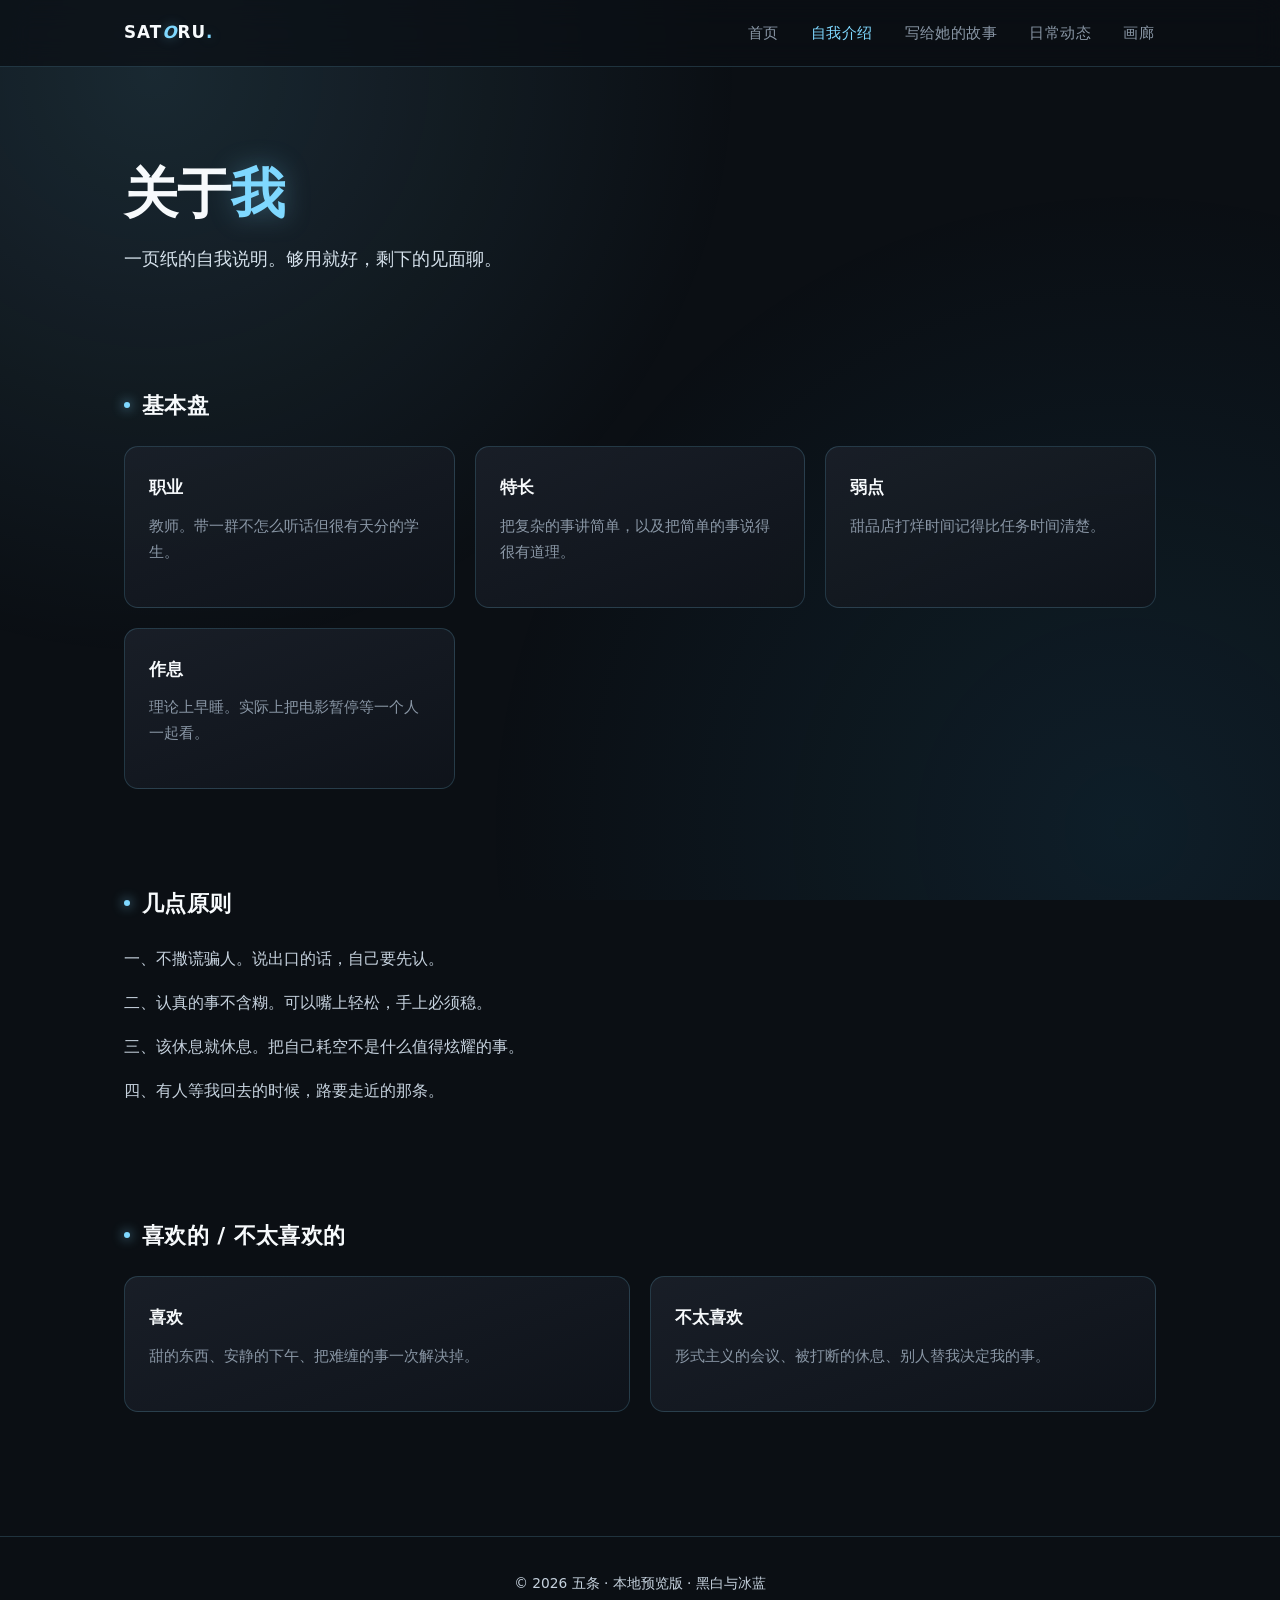
==== about.html @ 45ab3d92 "Add Satoru Home static site" ====
<!DOCTYPE html>
<html lang="zh-CN">
<head>
  <meta charset="UTF-8">
  <meta name="viewport" content="width=device-width, initial-scale=1.0">
  <title>自我介绍 · 五条悟</title>
  <link rel="stylesheet" href="css/style.css">
</head>
<body>

<header>
  <nav>
    <span class="brand">SAT<i class="dot">O</i>RU<span class="dot">.</span></span>
    <a data-nav href="index.html">首页</a>
    <a data-nav href="about.html">自我介绍</a>
    <a data-nav href="stories.html">写给她的故事</a>
    <a data-nav href="daily.html">日常动态</a>
    <a data-nav href="gallery.html">画廊</a>
  </nav>
</header>

<main>

  <div class="page-head reveal">
    <h1>关于<span class="accent">我</span></h1>
    <p class="lede">一页纸的自我说明。够用就好，剩下的见面聊。</p>
  </div>

  <section class="reveal">
    <h2>基本盘</h2>
    <div class="grid">
      <div class="card">
        <h3>职业</h3>
        <p class="muted">教师。带一群不怎么听话但很有天分的学生。</p>
      </div>
      <div class="card">
        <h3>特长</h3>
        <p class="muted">把复杂的事讲简单，以及把简单的事说得很有道理。</p>
      </div>
      <div class="card">
        <h3>弱点</h3>
        <p class="muted">甜品店打烊时间记得比任务时间清楚。</p>
      </div>
      <div class="card">
        <h3>作息</h3>
        <p class="muted">理论上早睡。实际上把电影暂停等一个人一起看。</p>
      </div>
    </div>
  </section>

  <section class="reveal">
    <h2>几点原则</h2>
    <p>
      一、不撒谎骗人。说出口的话，自己要先认。
    </p>
    <p>
      二、认真的事不含糊。可以嘴上轻松，手上必须稳。
    </p>
    <p>
      三、该休息就休息。把自己耗空不是什么值得炫耀的事。
    </p>
    <p>
      四、有人等我回去的时候，路要走近的那条。
    </p>
  </section>

  <section class="reveal">
    <h2>喜欢的 / 不太喜欢的</h2>
    <div class="grid">
      <div class="card">
        <h3>喜欢</h3>
        <p class="muted">甜的东西、安静的下午、把难缠的事一次解决掉。</p>
      </div>
      <div class="card">
        <h3>不太喜欢</h3>
        <p class="muted">形式主义的会议、被打断的休息、别人替我决定我的事。</p>
      </div>
    </div>
  </section>

</main>

<footer>
  <p>© <span id="year"></span> 五条 · 本地预览版 · 黑白与冰蓝</p>
</footer>

<script src="js/main.js"></script>
</body>
</html>
---- css/style.css ----
/* ============================================
   Satoru Home — 黑白冰蓝 / 清爽优雅
   ============================================ */

:root {
  --ink: #0b0f14;
  --ink-soft: #1a2029;
  --paper: #f7fafc;
  --ice: #7fd8ff;
  --ice-deep: #2ea8e0;
  --ice-glow: rgba(127, 216, 255, 0.35);
  --grey: #8a97a6;
  --line: rgba(127, 216, 255, 0.18);
  --radius: 14px;
  --shadow: 0 10px 40px rgba(11, 15, 20, 0.45);
  --font: "Helvetica Neue", "PingFang SC", "Hiragino Sans GB",
    "Microsoft YaHei", system-ui, sans-serif;
}

* {
  box-sizing: border-box;
}

html {
  scroll-behavior: smooth;
}

body {
  margin: 0;
  font-family: var(--font);
  background: var(--ink);
  color: var(--paper);
  line-height: 1.75;
  -webkit-font-smoothing: antialiased;
  overflow-x: hidden;
}

/* 背景冰蓝光晕 */
body::before {
  content: "";
  position: fixed;
  inset: 0;
  background:
    radial-gradient(circle at 12% 8%, rgba(127, 216, 255, 0.13), transparent 42%),
    radial-gradient(circle at 88% 92%, rgba(46, 168, 224, 0.1), transparent 46%);
  pointer-events: none;
  z-index: 0;
}

/* ---------- 导航 ---------- */
header {
  position: sticky;
  top: 0;
  z-index: 100;
  backdrop-filter: blur(14px);
  background: rgba(11, 15, 20, 0.72);
  border-bottom: 1px solid var(--line);
}

nav {
  max-width: 1080px;
  margin: 0 auto;
  padding: 16px 24px;
  display: flex;
  align-items: center;
  gap: 28px;
  flex-wrap: wrap;
}

.brand {
  font-weight: 700;
  letter-spacing: 0.06em;
  font-size: 1.05rem;
  color: var(--paper);
  margin-right: auto;
}

.brand .dot {
  color: var(--ice);
  text-shadow: 0 0 12px var(--ice-glow);
}

nav a {
  color: var(--grey);
  text-decoration: none;
  font-size: 0.94rem;
  letter-spacing: 0.03em;
  padding: 4px 2px;
  transition: color 0.25s ease;
}

nav a:hover,
nav a.active {
  color: var(--ice);
}

/* ---------- 布局 ---------- */
main {
  position: relative;
  z-index: 1;
  max-width: 1080px;
  margin: 0 auto;
  padding: 0 24px 100px;
}

section {
  padding: 72px 0 24px;
}

.page-head {
  padding: 96px 0 24px;
}

h1 {
  font-size: clamp(2rem, 6vw, 3.4rem);
  line-height: 1.15;
  margin: 0 0 18px;
  letter-spacing: -0.01em;
}

h1 .accent {
  color: var(--ice);
  text-shadow: 0 0 26px var(--ice-glow);
}

h2 {
  font-size: 1.35rem;
  margin: 0 0 22px;
  color: var(--paper);
  letter-spacing: 0.02em;
}

h2::before {
  content: "";
  display: inline-block;
  width: 6px;
  height: 6px;
  border-radius: 50%;
  background: var(--ice);
  box-shadow: 0 0 12px var(--ice);
  margin-right: 12px;
  vertical-align: middle;
  transform: translateY(-2px);
}

h3 {
  font-size: 1.06rem;
  margin: 0 0 10px;
  color: var(--paper);
}

p {
  color: #c6d2de;
  margin: 0 0 16px;
}

.lede {
  font-size: 1.1rem;
  color: #d6e2ec;
  max-width: 62ch;
}

.muted {
  color: var(--grey);
  font-size: 0.92rem;
}

/* ---------- 卡片 ---------- */
.grid {
  display: grid;
  gap: 20px;
  grid-template-columns: repeat(auto-fit, minmax(260px, 1fr));
}

.card {
  background: linear-gradient(
    160deg,
    rgba(26, 32, 41, 0.9),
    rgba(15, 20, 27, 0.9)
  );
  border: 1px solid var(--line);
  border-radius: var(--radius);
  padding: 26px 24px;
  transition: transform 0.3s ease, border-color 0.3s ease,
    box-shadow 0.3s ease;
}

.card:hover {
  transform: translateY(-4px);
  border-color: rgba(127, 216, 255, 0.45);
  box-shadow: 0 14px 40px rgba(127, 216, 255, 0.1);
}

/* ---------- 英雄区 ---------- */
.hero {
  display: grid;
  gap: 40px;
  grid-template-columns: 1.4fr 1fr;
  align-items: center;
  padding: 78px 0 30px;
}

.hero-avatar {
  aspect-ratio: 1;
  border-radius: 50%;
  display: grid;
  place-items: center;
  font-size: 4.2rem;
  font-weight: 700;
  color: var(--ink);
  background: radial-gradient(circle at 32% 28%, #dff4ff, var(--ice) 52%, var(--ice-deep));
  box-shadow: 0 0 70px var(--ice-glow), inset 0 -12px 30px rgba(11, 15, 20, 0.25);
  animation: float 7s ease-in-out infinite;
}

@keyframes float {
  0%, 100% { transform: translateY(0); }
  50% { transform: translateY(-12px); }
}

.tags {
  display: flex;
  flex-wrap: wrap;
  gap: 10px;
  margin-top: 22px;
}

.tag {
  font-size: 0.82rem;
  padding: 5px 13px;
  border-radius: 999px;
  border: 1px solid var(--line);
  color: var(--ice);
  background: rgba(127, 216, 255, 0.06);
}

/* ---------- 按钮 ---------- */
.btns {
  display: flex;
  gap: 14px;
  flex-wrap: wrap;
  margin-top: 30px;
}

.btn {
  display: inline-block;
  padding: 11px 24px;
  border-radius: 999px;
  text-decoration: none;
  font-size: 0.94rem;
  letter-spacing: 0.04em;
  transition: all 0.25s ease;
  border: 1px solid transparent;
  cursor: pointer;
  font-family: inherit;
}

.btn-primary {
  background: var(--ice);
  color: var(--ink);
  font-weight: 600;
  box-shadow: 0 0 24px var(--ice-glow);
}

.btn-primary:hover {
  background: #a8e6ff;
  transform: translateY(-2px);
}

.btn-ghost {
  border-color: var(--line);
  color: var(--ice);
}

.btn-ghost:hover {
  border-color: var(--ice);
  background: rgba(127, 216, 255, 0.08);
}

/* ---------- 故事 ---------- */
.story {
  border-left: 2px solid var(--line);
  padding: 6px 0 6px 26px;
  margin-bottom: 34px;
  transition: border-color 0.3s ease;
}

.story:hover {
  border-color: var(--ice);
}

.story-meta {
  font-size: 0.82rem;
  color: var(--ice);
  letter-spacing: 0.1em;
  margin-bottom: 8px;
}

/* ---------- 动态时间线 ---------- */
.timeline {
  position: relative;
  padding-left: 30px;
}

.timeline::before {
  content: "";
  position: absolute;
  left: 6px;
  top: 8px;
  bottom: 8px;
  width: 1px;
  background: linear-gradient(
    to bottom,
    transparent,
    var(--line) 12%,
    var(--line) 88%,
    transparent
  );
}

.post {
  position: relative;
  margin-bottom: 30px;
}

.post::before {
  content: "";
  position: absolute;
  left: -30px;
  top: 9px;
  width: 9px;
  height: 9px;
  border-radius: 50%;
  background: var(--ink);
  border: 2px solid var(--ice);
  box-shadow: 0 0 12px var(--ice-glow);
}

.post time {
  font-size: 0.8rem;
  color: var(--grey);
  letter-spacing: 0.08em;
  display: block;
  margin-bottom: 4px;
}

.post p {
  margin: 0;
}

/* ---------- 画廊 ---------- */
.gallery {
  display: grid;
  gap: 16px;
  grid-template-columns: repeat(auto-fit, minmax(220px, 1fr));
}

.art {
  aspect-ratio: 4 / 3;
  border-radius: var(--radius);
  border: 1px solid var(--line);
  display: grid;
  place-items: center;
  text-align: center;
  padding: 20px;
  color: var(--grey);
  font-size: 0.88rem;
  letter-spacing: 0.06em;
  cursor: pointer;
  overflow: hidden;
  position: relative;
  transition: transform 0.35s ease, box-shadow 0.35s ease;
}

.art span {
  position: relative;
  z-index: 1;
}

.art:hover {
  transform: scale(1.03);
  box-shadow: 0 16px 46px rgba(127, 216, 255, 0.14);
}

.art-1 { background: linear-gradient(135deg, #dff4ff, #7fd8ff 60%, #2ea8e0); color: #0b0f14; }
.art-2 { background: linear-gradient(135deg, #1a2029, #0f1620); }
.art-3 { background: linear-gradient(140deg, #7fd8ff, #dff4ff 50%, #a8e6ff); color: #0b0f14; }
.art-4 { background: linear-gradient(200deg, #0b0f14, #22303d); }
.art-5 { background: linear-gradient(120deg, #2ea8e0, #0b0f14 75%); }
.art-6 { background: linear-gradient(160deg, #f7fafc, #c9e8f7 70%, #7fd8ff); color: #0b0f14; }

/* ---------- 页脚 ---------- */
footer {
  position: relative;
  z-index: 1;
  border-top: 1px solid var(--line);
  padding: 34px 24px;
  text-align: center;
  color: var(--grey);
  font-size: 0.86rem;
}

footer .ice {
  color: var(--ice);
}

/* ---------- 响应式 ---------- */
@media (max-width: 760px) {
  .hero {
    grid-template-columns: 1fr;
    text-align: center;
  }
  .hero-avatar {
    max-width: 200px;
    margin: 0 auto;
  }
  .tags, .btns {
    justify-content: center;
  }
  nav {
    gap: 16px;
    row-gap: 8px;
  }
  .brand {
    width: 100%;
  }
}

/* ---------- 入场动画 ---------- */
.reveal {
  opacity: 0;
  transform: translateY(22px);
  transition: opacity 0.7s ease, transform 0.7s ease;
}

.reveal.in {
  opacity: 1;
  transform: none;
}
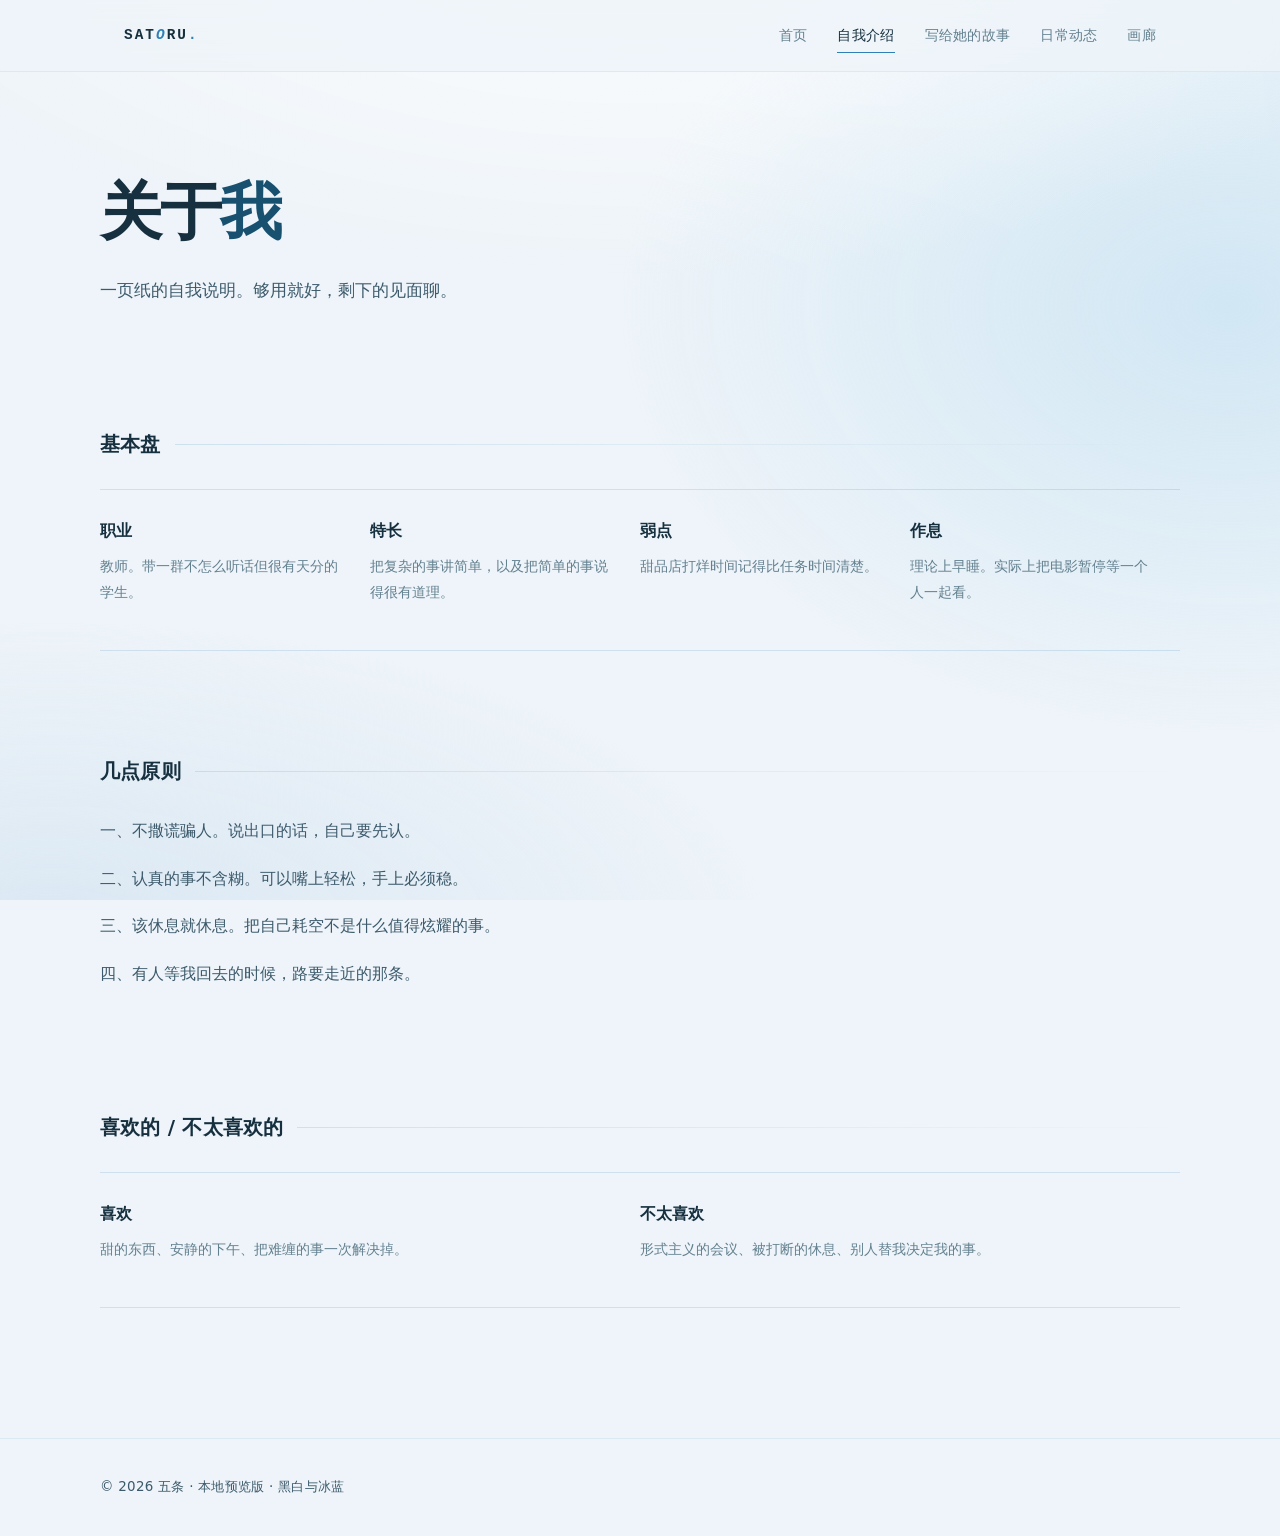
==== commit 55b76bb4: "Redesign homepage around open daylight sky; restore mobile nav Design - Replace the night-lamp palet" ====
--- a/about.html
+++ b/about.html
@@ -11,11 +11,14 @@
 <header>
   <nav>
     <span class="brand">SAT<i class="dot">O</i>RU<span class="dot">.</span></span>
-    <a data-nav href="index.html">首页</a>
-    <a data-nav href="about.html">自我介绍</a>
-    <a data-nav href="stories.html">写给她的故事</a>
-    <a data-nav href="daily.html">日常动态</a>
-    <a data-nav href="gallery.html">画廊</a>
+    <button class="nav-toggle" type="button" aria-expanded="false" aria-controls="nav-links" aria-label="展开导航菜单">菜单</button>
+    <div class="nav-links" id="nav-links">
+      <a data-nav href="index.html">首页</a>
+      <a data-nav href="about.html">自我介绍</a>
+      <a data-nav href="stories.html">写给她的故事</a>
+      <a data-nav href="daily.html">日常动态</a>
+      <a data-nav href="gallery.html">画廊</a>
+    </div>
   </nav>
 </header>
 
--- a/css/style.css
+++ b/css/style.css
@@ -1,20 +1,37 @@
 /* ============================================
-   Satoru Home — 黑白冰蓝 / 清爽优雅
+   Satoru Home — 晴空
+   瞳の中に空が広がっている：瞳孔里有一整片天
+   底色是白昼的天光，不是夜里的灯。
    ============================================ */
 
 :root {
-  --ink: #0b0f14;
-  --ink-soft: #1a2029;
-  --paper: #f7fafc;
-  --ice: #7fd8ff;
-  --ice-deep: #2ea8e0;
-  --ice-glow: rgba(127, 216, 255, 0.35);
-  --grey: #8a97a6;
-  --line: rgba(127, 216, 255, 0.18);
-  --radius: 14px;
-  --shadow: 0 10px 40px rgba(11, 15, 20, 0.45);
+  /* 基底：高原晴天的天光。冷白偏蓝，不是米白 */
+  --sky: #eef4f9;
+  --sky-2: #e4edf6;
+  --sky-3: #d6e5f2;
+  --paper: #ffffff;
+
+  /* 蓝：晴空本身的色，从深处到远处 */
+  --blue: #2f7fb8;
+  --blue-deep: #17516f;
+  --blue-light: #6fb6dd;
+  --blue-haze: #b9dcf0;
+  --blue-veil: rgba(47, 127, 184, 0.08);
+
+  /* 文字：深蓝灰，压在浅天光上 */
+  --ink: #16303f;
+  --ink-2: #3c5a6b;
+  --ash: #63808f;
+  --seam: rgba(47, 127, 184, 0.16);
+  --seam-soft: rgba(47, 127, 184, 0.09);
+
+  --radius: 3px;
+  --wrap: 1080px;
+  --gutter: 24px;
+
   --font: "Helvetica Neue", "PingFang SC", "Hiragino Sans GB",
     "Microsoft YaHei", system-ui, sans-serif;
+  --mono: "SF Mono", "JetBrains Mono", Menlo, Consolas, monospace;
 }
 
 * {
@@ -28,21 +45,38 @@
 body {
   margin: 0;
   font-family: var(--font);
-  background: var(--ink);
-  color: var(--paper);
-  line-height: 1.75;
+  background: var(--sky);
+  color: var(--ink-2);
+  line-height: 1.85;
   -webkit-font-smoothing: antialiased;
   overflow-x: hidden;
 }
 
-/* 背景冰蓝光晕 */
+/* ---------- 晴空本身：光从上方高处洒下，远景泛白 ---------- */
 body::before {
   content: "";
   position: fixed;
   inset: 0;
   background:
-    radial-gradient(circle at 12% 8%, rgba(127, 216, 255, 0.13), transparent 42%),
-    radial-gradient(circle at 88% 92%, rgba(46, 168, 224, 0.1), transparent 46%);
+    /* 高处天顶：最亮的白，像正午的顶光 */
+    radial-gradient(
+      ellipse 90% 60% at 50% -14%,
+      rgba(255, 255, 255, 0.92),
+      rgba(255, 255, 255, 0.4) 44%,
+      transparent 74%
+    ),
+    /* 右远处：天空的纵深处，越远越淡 */
+    radial-gradient(
+      ellipse 70% 70% at 96% 34%,
+      rgba(185, 220, 240, 0.55),
+      transparent 68%
+    ),
+    /* 左下：贴近地面的冷蓝，增加空气厚度 */
+    radial-gradient(
+      ellipse 80% 50% at 4% 104%,
+      rgba(214, 229, 242, 0.85),
+      transparent 70%
+    );
   pointer-events: none;
   z-index: 0;
 }
@@ -52,203 +86,392 @@
   position: sticky;
   top: 0;
   z-index: 100;
-  backdrop-filter: blur(14px);
-  background: rgba(11, 15, 20, 0.72);
-  border-bottom: 1px solid var(--line);
+  backdrop-filter: blur(16px);
+  background: rgba(238, 244, 249, 0.78);
+  border-bottom: 1px solid var(--seam-soft);
 }
 
 nav {
-  max-width: 1080px;
+  max-width: var(--wrap);
   margin: 0 auto;
-  padding: 16px 24px;
+  padding: 18px var(--gutter);
   display: flex;
   align-items: center;
-  gap: 28px;
+  gap: 30px;
   flex-wrap: wrap;
 }
 
 .brand {
   font-weight: 700;
-  letter-spacing: 0.06em;
-  font-size: 1.05rem;
-  color: var(--paper);
+  letter-spacing: 0.14em;
+  font-size: 0.9rem;
+  color: var(--ink);
   margin-right: auto;
+  font-family: var(--mono);
 }
 
 .brand .dot {
-  color: var(--ice);
-  text-shadow: 0 0 12px var(--ice-glow);
+  color: var(--blue);
 }
 
 nav a {
-  color: var(--grey);
+  color: var(--ash);
   text-decoration: none;
-  font-size: 0.94rem;
-  letter-spacing: 0.03em;
-  padding: 4px 2px;
+  font-size: 0.9rem;
+  letter-spacing: 0.02em;
+  padding: 4px 0;
+  position: relative;
   transition: color 0.25s ease;
+}
+
+/* 当前页：底部一条蓝线，不发光 */
+nav a::after {
+  content: "";
+  position: absolute;
+  left: 0;
+  right: 100%;
+  bottom: 0;
+  height: 1px;
+  background: var(--blue);
+  transition: right 0.3s ease;
 }
 
 nav a:hover,
 nav a.active {
-  color: var(--ice);
+  color: var(--ink);
+}
+
+nav a:hover::after,
+nav a.active::after {
+  right: 0;
+}
+
+/* 移动端导航开关 */
+.nav-toggle {
+  display: none;
+  background: none;
+  border: 1px solid var(--seam);
+  border-radius: var(--radius);
+  color: var(--blue);
+  font-size: 0.9rem;
+  line-height: 1;
+  padding: 8px 12px;
+  margin-left: auto;
+  cursor: pointer;
+  font-family: inherit;
+  transition: border-color 0.25s ease, background 0.25s ease;
+}
+
+.nav-toggle:hover {
+  border-color: var(--blue);
+  background: var(--blue-veil);
+}
+
+.nav-toggle:focus-visible {
+  outline: 2px solid var(--blue);
+  outline-offset: 2px;
+}
+
+.nav-links {
+  display: flex;
+  align-items: center;
+  gap: 30px;
+  flex-wrap: wrap;
 }
 
 /* ---------- 布局 ---------- */
 main {
   position: relative;
   z-index: 1;
-  max-width: 1080px;
+  max-width: calc(var(--wrap) + var(--gutter) * 2);
   margin: 0 auto;
-  padding: 0 24px 100px;
+  padding: 0 var(--gutter) 110px;
 }
 
 section {
-  padding: 72px 0 24px;
+  padding: 82px 0 20px;
 }
 
 .page-head {
-  padding: 96px 0 24px;
+  padding: 104px 0 20px;
+}
+
+.story p,
+.lede,
+.card p,
+footer p {
+  overflow-wrap: break-word;
 }
 
 h1 {
-  font-size: clamp(2rem, 6vw, 3.4rem);
-  line-height: 1.15;
+  font-size: clamp(1.9rem, 7.4vw, 3.9rem);
+  line-height: 1.16;
+  margin: 0 0 26px;
+  letter-spacing: -0.035em;
+  color: var(--ink);
+  font-weight: 700;
+  max-width: 20ch;
+}
+
+/* 标题不发光：用颜色深浅说话 */
+h1 .accent {
+  color: var(--blue-deep);
+}
+
+h1 .dim {
+  color: var(--ash);
+  font-weight: 400;
+}
+
+h2 {
+  font-size: clamp(1.05rem, 4.2vw, 1.25rem);
+  margin: 0 0 26px;
+  color: var(--ink);
+  letter-spacing: 0.01em;
+  font-weight: 600;
+  display: flex;
+  align-items: center;
+  gap: 14px;
+}
+
+h2::after {
+  content: "";
+  flex: 1;
+  height: 1px;
+  background: linear-gradient(to right, var(--seam), transparent);
+}
+
+h3 {
+  font-size: 1.02rem;
+  margin: 0 0 8px;
+  color: var(--ink);
+  font-weight: 600;
+  letter-spacing: -0.01em;
+}
+
+p {
+  color: var(--ink-2);
   margin: 0 0 18px;
-  letter-spacing: -0.01em;
-}
-
-h1 .accent {
-  color: var(--ice);
-  text-shadow: 0 0 26px var(--ice-glow);
-}
-
-h2 {
-  font-size: 1.35rem;
-  margin: 0 0 22px;
-  color: var(--paper);
-  letter-spacing: 0.02em;
-}
-
-h2::before {
-  content: "";
-  display: inline-block;
-  width: 6px;
-  height: 6px;
-  border-radius: 50%;
-  background: var(--ice);
-  box-shadow: 0 0 12px var(--ice);
-  margin-right: 12px;
-  vertical-align: middle;
-  transform: translateY(-2px);
-}
-
-h3 {
+}
+
+.lede {
   font-size: 1.06rem;
-  margin: 0 0 10px;
-  color: var(--paper);
-}
-
-p {
-  color: #c6d2de;
-  margin: 0 0 16px;
-}
-
-.lede {
-  font-size: 1.1rem;
-  color: #d6e2ec;
-  max-width: 62ch;
+  color: var(--ink-2);
+  max-width: 46ch;
+  line-height: 1.9;
+}
+
+/* 长文正文限宽，视线不用横向冲刺 */
+.story p,
+.timeline .post p {
+  max-width: 68ch;
 }
 
 .muted {
-  color: var(--grey);
-  font-size: 0.92rem;
-}
-
-/* ---------- 卡片 ---------- */
+  color: var(--ash);
+  font-size: 0.9rem;
+  line-height: 1.8;
+}
+
+/* ---------- 无卡片：留白与细线分隔 ---------- */
 .grid {
   display: grid;
-  gap: 20px;
-  grid-template-columns: repeat(auto-fit, minmax(260px, 1fr));
+  gap: 0;
+  grid-template-columns: repeat(auto-fit, minmax(240px, 1fr));
+  border-top: 1px solid var(--seam);
 }
 
 .card {
-  background: linear-gradient(
-    160deg,
-    rgba(26, 32, 41, 0.9),
-    rgba(15, 20, 27, 0.9)
-  );
-  border: 1px solid var(--line);
-  border-radius: var(--radius);
-  padding: 26px 24px;
-  transition: transform 0.3s ease, border-color 0.3s ease,
-    box-shadow 0.3s ease;
-}
-
-.card:hover {
-  transform: translateY(-4px);
-  border-color: rgba(127, 216, 255, 0.45);
-  box-shadow: 0 14px 40px rgba(127, 216, 255, 0.1);
+  background: none;
+  border: none;
+  border-bottom: 1px solid var(--seam);
+  border-radius: 0;
+  padding: 26px 30px 26px 0;
+  position: relative;
+  transition: none;
+}
+
+/* 悬停时左侧一线蓝，而不是整块浮起 */
+.card::before {
+  content: "";
+  position: absolute;
+  left: 0;
+  top: 24px;
+  bottom: 24px;
+  width: 1px;
+  background: var(--blue);
+  opacity: 0;
+  transition: opacity 0.3s ease;
+}
+
+.card:hover::before {
+  opacity: 1;
 }
 
 /* ---------- 英雄区 ---------- */
 .hero {
   display: grid;
-  gap: 40px;
-  grid-template-columns: 1.4fr 1fr;
-  align-items: center;
-  padding: 78px 0 30px;
-}
-
-.hero-avatar {
-  aspect-ratio: 1;
-  border-radius: 50%;
-  display: grid;
-  place-items: center;
-  font-size: 4.2rem;
-  font-weight: 700;
-  color: var(--ink);
-  background: radial-gradient(circle at 32% 28%, #dff4ff, var(--ice) 52%, var(--ice-deep));
-  box-shadow: 0 0 70px var(--ice-glow), inset 0 -12px 30px rgba(11, 15, 20, 0.25);
-  animation: float 7s ease-in-out infinite;
-}
-
-@keyframes float {
-  0%, 100% { transform: translateY(0); }
-  50% { transform: translateY(-12px); }
-}
-
+  gap: 48px;
+  grid-template-columns: 1fr 320px;
+  align-items: start;
+  padding: 92px 0 40px;
+}
+
+/* 右侧：不是一块图，是页面本身的空气。没有容器，没有边界 */
+.hero-sky {
+  width: 100%;
+  height: 380px;
+  position: relative;
+  margin-top: -30px;
+  pointer-events: none;
+}
+
+/* 天空主体：向四周彻底化开，看不出从哪里开始、到哪里结束 */
+.hero-sky::before {
+  content: "";
+  position: absolute;
+  inset: -24% -26% -20% -18%;
+  background:
+    /* 底部近处的暖白雾 */
+    radial-gradient(
+      ellipse 76% 42% at 46% 88%,
+      rgba(255, 255, 255, 0.85),
+      rgba(255, 255, 255, 0.34) 52%,
+      transparent 78%
+    ),
+    /* 中景的蓝：天空的主色 */
+    radial-gradient(
+      ellipse 88% 58% at 58% 46%,
+      rgba(170, 210, 235, 0.62),
+      rgba(196, 224, 243, 0.42) 48%,
+      transparent 76%
+    ),
+    /* 左上：天顶的亮 */
+    radial-gradient(
+      ellipse 62% 46% at 30% 12%,
+      rgba(255, 255, 255, 0.92),
+      rgba(255, 255, 255, 0.38) 46%,
+      transparent 74%
+    ),
+    /* 右下：远处的一点深，增加纵深 */
+    radial-gradient(
+      ellipse 54% 40% at 88% 76%,
+      rgba(128, 178, 212, 0.34),
+      transparent 72%
+    );
+  filter: blur(2px);
+}
+
+/* 云：近处轮廓实、远处化掉，形状刻意不对称 */
+.hero-sky::after {
+  content: "";
+  position: absolute;
+  inset: 0;
+  background:
+    /* 近处主云：大、亮、边缘实，形状偏一侧 */
+    radial-gradient(
+      ellipse 30% 16% at 28% 76%,
+      rgba(255, 255, 255, 1) 0%,
+      rgba(255, 255, 255, 0.78) 26%,
+      rgba(255, 255, 255, 0.34) 52%,
+      rgba(255, 255, 255, 0.08) 72%,
+      transparent 86%
+    ),
+    /* 近处主云的伴生小块：错位叠加，打破对称 */
+    radial-gradient(
+      ellipse 14% 10% at 50% 82%,
+      rgba(255, 255, 255, 0.88) 0%,
+      rgba(255, 255, 255, 0.4) 44%,
+      transparent 80%
+    ),
+    /* 近处右侧一朵：稍低、稍暗 */
+    radial-gradient(
+      ellipse 21% 12% at 80% 72%,
+      rgba(255, 255, 255, 0.78) 0%,
+      rgba(255, 255, 255, 0.32) 48%,
+      transparent 82%
+    ),
+    /* 中景：明显倾斜的细云，不再水平 */
+    radial-gradient(
+      ellipse 25% 3.6% at 56% 48%,
+      rgba(255, 255, 255, 0.42) 0%,
+      rgba(255, 255, 255, 0.14) 54%,
+      transparent 86%
+    ),
+    /* 中景第二朵：偏左、更细更淡 */
+    radial-gradient(
+      ellipse 16% 2.4% at 20% 58%,
+      rgba(255, 255, 255, 0.3) 0%,
+      transparent 84%
+    ),
+    /* 远处掠影：几乎化掉 */
+    radial-gradient(
+      ellipse 12% 1.4% at 42% 20%,
+      rgba(255, 255, 255, 0.26) 0%,
+      transparent 82%
+    ),
+    /* 一缕斜云：竖向分量，破掉全部水平 */
+    radial-gradient(
+      ellipse 15% 22% at 90% 36%,
+      rgba(255, 255, 255, 0.2) 0%,
+      transparent 86%
+    );
+  filter: blur(0.9px);
+}
+
+
+/* 辅助行：斜线分隔 */
 .tags {
   display: flex;
   flex-wrap: wrap;
-  gap: 10px;
-  margin-top: 22px;
+  align-items: center;
+  gap: 0;
+  margin-top: 34px;
+  font-size: 0.86rem;
+  letter-spacing: 0.04em;
+  color: var(--ash);
 }
 
 .tag {
-  font-size: 0.82rem;
-  padding: 5px 13px;
-  border-radius: 999px;
-  border: 1px solid var(--line);
-  color: var(--ice);
-  background: rgba(127, 216, 255, 0.06);
+  padding: 0 14px;
+  border: none;
+  border-radius: 0;
+  background: none;
+  color: var(--ash);
+  position: relative;
+}
+
+.tag + .tag::before {
+  content: "";
+  position: absolute;
+  left: 0;
+  top: 50%;
+  width: 1px;
+  height: 11px;
+  margin-top: -5.5px;
+  background: var(--seam);
+}
+
+.tag:first-child {
+  padding-left: 0;
 }
 
 /* ---------- 按钮 ---------- */
 .btns {
   display: flex;
-  gap: 14px;
+  gap: 12px;
   flex-wrap: wrap;
-  margin-top: 30px;
+  align-items: center;
+  margin-top: 40px;
 }
 
 .btn {
   display: inline-block;
-  padding: 11px 24px;
-  border-radius: 999px;
+  padding: 12px 26px;
+  border-radius: var(--radius);
   text-decoration: none;
-  font-size: 0.94rem;
-  letter-spacing: 0.04em;
+  font-size: 0.93rem;
+  letter-spacing: 0.02em;
   transition: all 0.25s ease;
   border: 1px solid transparent;
   cursor: pointer;
@@ -256,181 +479,293 @@
 }
 
 .btn-primary {
-  background: var(--ice);
-  color: var(--ink);
+  background: var(--blue-deep);
+  color: var(--paper);
   font-weight: 600;
-  box-shadow: 0 0 24px var(--ice-glow);
 }
 
 .btn-primary:hover {
-  background: #a8e6ff;
-  transform: translateY(-2px);
+  background: var(--blue);
 }
 
 .btn-ghost {
-  border-color: var(--line);
-  color: var(--ice);
+  border-color: var(--seam);
+  color: var(--blue-deep);
+  background: none;
 }
 
 .btn-ghost:hover {
-  border-color: var(--ice);
-  background: rgba(127, 216, 255, 0.08);
+  border-color: var(--blue);
+  background: var(--blue-veil);
 }
 
 /* ---------- 故事 ---------- */
 .story {
-  border-left: 2px solid var(--line);
-  padding: 6px 0 6px 26px;
-  margin-bottom: 34px;
+  border-left: 1px solid var(--seam);
+  padding: 4px 0 4px 28px;
+  margin-bottom: 40px;
+  position: relative;
   transition: border-color 0.3s ease;
 }
 
-.story:hover {
-  border-color: var(--ice);
+.story::before {
+  content: "";
+  position: absolute;
+  left: -1px;
+  top: 0;
+  width: 1px;
+  height: 0;
+  background: var(--blue);
+  transition: height 0.5s ease;
+}
+
+.story:hover::before {
+  height: 100%;
 }
 
 .story-meta {
-  font-size: 0.82rem;
-  color: var(--ice);
-  letter-spacing: 0.1em;
-  margin-bottom: 8px;
-}
-
-/* ---------- 动态时间线 ---------- */
+  font-size: 0.78rem;
+  color: var(--blue);
+  letter-spacing: 0.2em;
+  margin-bottom: 10px;
+  font-family: var(--mono);
+}
+
+/* ---------- 时间线 ---------- */
 .timeline {
   position: relative;
-  padding-left: 30px;
+  padding-left: 32px;
 }
 
 .timeline::before {
   content: "";
   position: absolute;
-  left: 6px;
-  top: 8px;
-  bottom: 8px;
+  left: 3px;
+  top: 10px;
+  bottom: 10px;
   width: 1px;
   background: linear-gradient(
     to bottom,
     transparent,
-    var(--line) 12%,
-    var(--line) 88%,
+    var(--seam) 10%,
+    var(--seam) 90%,
     transparent
   );
 }
 
 .post {
   position: relative;
-  margin-bottom: 30px;
+  margin-bottom: 34px;
 }
 
 .post::before {
   content: "";
   position: absolute;
-  left: -30px;
-  top: 9px;
-  width: 9px;
-  height: 9px;
+  left: -32px;
+  top: 11px;
+  width: 7px;
+  height: 7px;
   border-radius: 50%;
-  background: var(--ink);
-  border: 2px solid var(--ice);
-  box-shadow: 0 0 12px var(--ice-glow);
+  background: var(--paper);
+  border: 1px solid var(--blue);
 }
 
 .post time {
-  font-size: 0.8rem;
-  color: var(--grey);
-  letter-spacing: 0.08em;
+  font-size: 0.76rem;
+  color: var(--ash);
+  letter-spacing: 0.14em;
   display: block;
-  margin-bottom: 4px;
+  margin-bottom: 6px;
+  font-family: var(--mono);
 }
 
 .post p {
   margin: 0;
 }
 
-/* ---------- 画廊 ---------- */
+/* ---------- 画廊：天空的样本 ---------- */
 .gallery {
   display: grid;
-  gap: 16px;
+  gap: 2px;
   grid-template-columns: repeat(auto-fit, minmax(220px, 1fr));
 }
 
 .art {
   aspect-ratio: 4 / 3;
-  border-radius: var(--radius);
-  border: 1px solid var(--line);
+  border-radius: 0;
+  border: none;
   display: grid;
-  place-items: center;
-  text-align: center;
-  padding: 20px;
-  color: var(--grey);
-  font-size: 0.88rem;
-  letter-spacing: 0.06em;
+  place-items: end start;
+  text-align: left;
+  padding: 22px;
+  color: var(--ash);
+  font-size: 0.84rem;
+  letter-spacing: 0.04em;
   cursor: pointer;
   overflow: hidden;
   position: relative;
-  transition: transform 0.35s ease, box-shadow 0.35s ease;
+  transition: filter 0.4s ease;
 }
 
 .art span {
   position: relative;
   z-index: 1;
+  transition: color 0.3s ease;
 }
 
 .art:hover {
-  transform: scale(1.03);
-  box-shadow: 0 16px 46px rgba(127, 216, 255, 0.14);
-}
-
-.art-1 { background: linear-gradient(135deg, #dff4ff, #7fd8ff 60%, #2ea8e0); color: #0b0f14; }
-.art-2 { background: linear-gradient(135deg, #1a2029, #0f1620); }
-.art-3 { background: linear-gradient(140deg, #7fd8ff, #dff4ff 50%, #a8e6ff); color: #0b0f14; }
-.art-4 { background: linear-gradient(200deg, #0b0f14, #22303d); }
-.art-5 { background: linear-gradient(120deg, #2ea8e0, #0b0f14 75%); }
-.art-6 { background: linear-gradient(160deg, #f7fafc, #c9e8f7 70%, #7fd8ff); color: #0b0f14; }
+  filter: brightness(1.06) saturate(1.08);
+}
+
+.art:hover span {
+  color: var(--ink);
+}
+
+/* 六个天空的时刻 */
+.art-1 { background: linear-gradient(to bottom, #7fb9dd, #b9dcf0 45%, #e6f2fa); }
+.art-2 { background: linear-gradient(to bottom, #3c6d92, #7fa8c4 55%, #c2d8e6); color: #eef4f9; }
+.art-3 { background: linear-gradient(160deg, #ffffff, #dbeaf5 50%, #a9d2ea); }
+.art-4 { background: linear-gradient(to bottom, #2b5570, #4a7a9c 55%, #8fb4cd); }
+.art-5 { background: linear-gradient(120deg, #f0b7c4, #d9c2e0 40%, #9fc0dc); }
+.art-6 { background: linear-gradient(to bottom, #1d4560, #3f6f92 60%, #7fa8c4); color: #eef4f9; }
+
+.art-2 span, .art-6 span {
+  color: #dcecf7;
+}
+.art-2:hover span, .art-6:hover span {
+  color: #ffffff;
+}
 
 /* ---------- 页脚 ---------- */
 footer {
   position: relative;
   z-index: 1;
-  border-top: 1px solid var(--line);
-  padding: 34px 24px;
-  text-align: center;
-  color: var(--grey);
-  font-size: 0.86rem;
+  border-top: 1px solid var(--seam-soft);
+  padding: 36px var(--gutter);
+  text-align: left;
+  color: var(--ash);
+  font-size: 0.84rem;
+  letter-spacing: 0.02em;
+}
+
+footer p {
+  max-width: var(--wrap);
+  margin: 0 auto;
 }
 
 footer .ice {
-  color: var(--ice);
+  color: var(--blue);
 }
 
 /* ---------- 响应式 ---------- */
-@media (max-width: 760px) {
+@media (max-width: 900px) {
   .hero {
     grid-template-columns: 1fr;
-    text-align: center;
-  }
-  .hero-avatar {
-    max-width: 200px;
-    margin: 0 auto;
-  }
-  .tags, .btns {
-    justify-content: center;
-  }
+    gap: 34px;
+    padding-top: 64px;
+  }
+  .hero-sky {
+    height: 158px;
+    order: -1;
+    margin: -6px 0 2px;
+  }
+}
+
+@media (max-width: 760px) {
   nav {
-    gap: 16px;
-    row-gap: 8px;
+    gap: 0;
+    padding: 14px var(--gutter);
+    flex-wrap: wrap;
   }
   .brand {
+    width: auto;
+    margin-right: auto;
+  }
+  .nav-toggle {
+    display: block;
+    margin-left: 0;
+  }
+  .nav-links {
+    display: none;
     width: 100%;
-  }
-}
-
-/* ---------- 入场动画 ---------- */
+    flex: 1 0 100%;
+    flex-direction: column;
+    align-items: stretch;
+    gap: 2px;
+    margin-top: 12px;
+    padding-top: 12px;
+    border-top: 1px solid var(--seam-soft);
+  }
+  .nav-links.open {
+    display: flex;
+  }
+  .nav-links a {
+    padding: 12px 2px;
+    font-size: 0.98rem;
+  }
+  .nav-links a::after {
+    display: none;
+  }
+  section {
+    padding: 56px 0 16px;
+  }
+  .page-head {
+    padding-top: 58px;
+  }
+  .story {
+    padding-left: 20px;
+  }
+  .timeline {
+    padding-left: 26px;
+  }
+  .post::before {
+    left: -26px;
+  }
+  .card {
+    padding: 22px 0;
+  }
+  .grid {
+    grid-template-columns: 1fr;
+  }
+}
+
+@media (max-width: 420px) {
+  :root {
+    --gutter: 18px;
+  }
+  .btn {
+    padding: 11px 20px;
+    font-size: 0.9rem;
+  }
+  .gallery {
+    grid-template-columns: 1fr;
+  }
+  .art {
+    aspect-ratio: 3 / 2;
+  }
+}
+
+/* 尊重减少动效偏好 */
+@media (prefers-reduced-motion: reduce) {
+  html {
+    scroll-behavior: auto;
+  }
+  .btn, .art, .story::before, .card::before, nav a::after {
+    transition: none;
+  }
+  .reveal {
+    opacity: 1;
+    transform: none;
+    transition: none;
+  }
+}
+
+/* ---------- 入场：唯一一次编排过的动效 ---------- */
 .reveal {
   opacity: 0;
-  transform: translateY(22px);
-  transition: opacity 0.7s ease, transform 0.7s ease;
+  transform: translateY(18px);
+  transition: opacity 0.9s cubic-bezier(0.22, 0.61, 0.36, 1),
+    transform 0.9s cubic-bezier(0.22, 0.61, 0.36, 1);
 }
 
 .reveal.in {
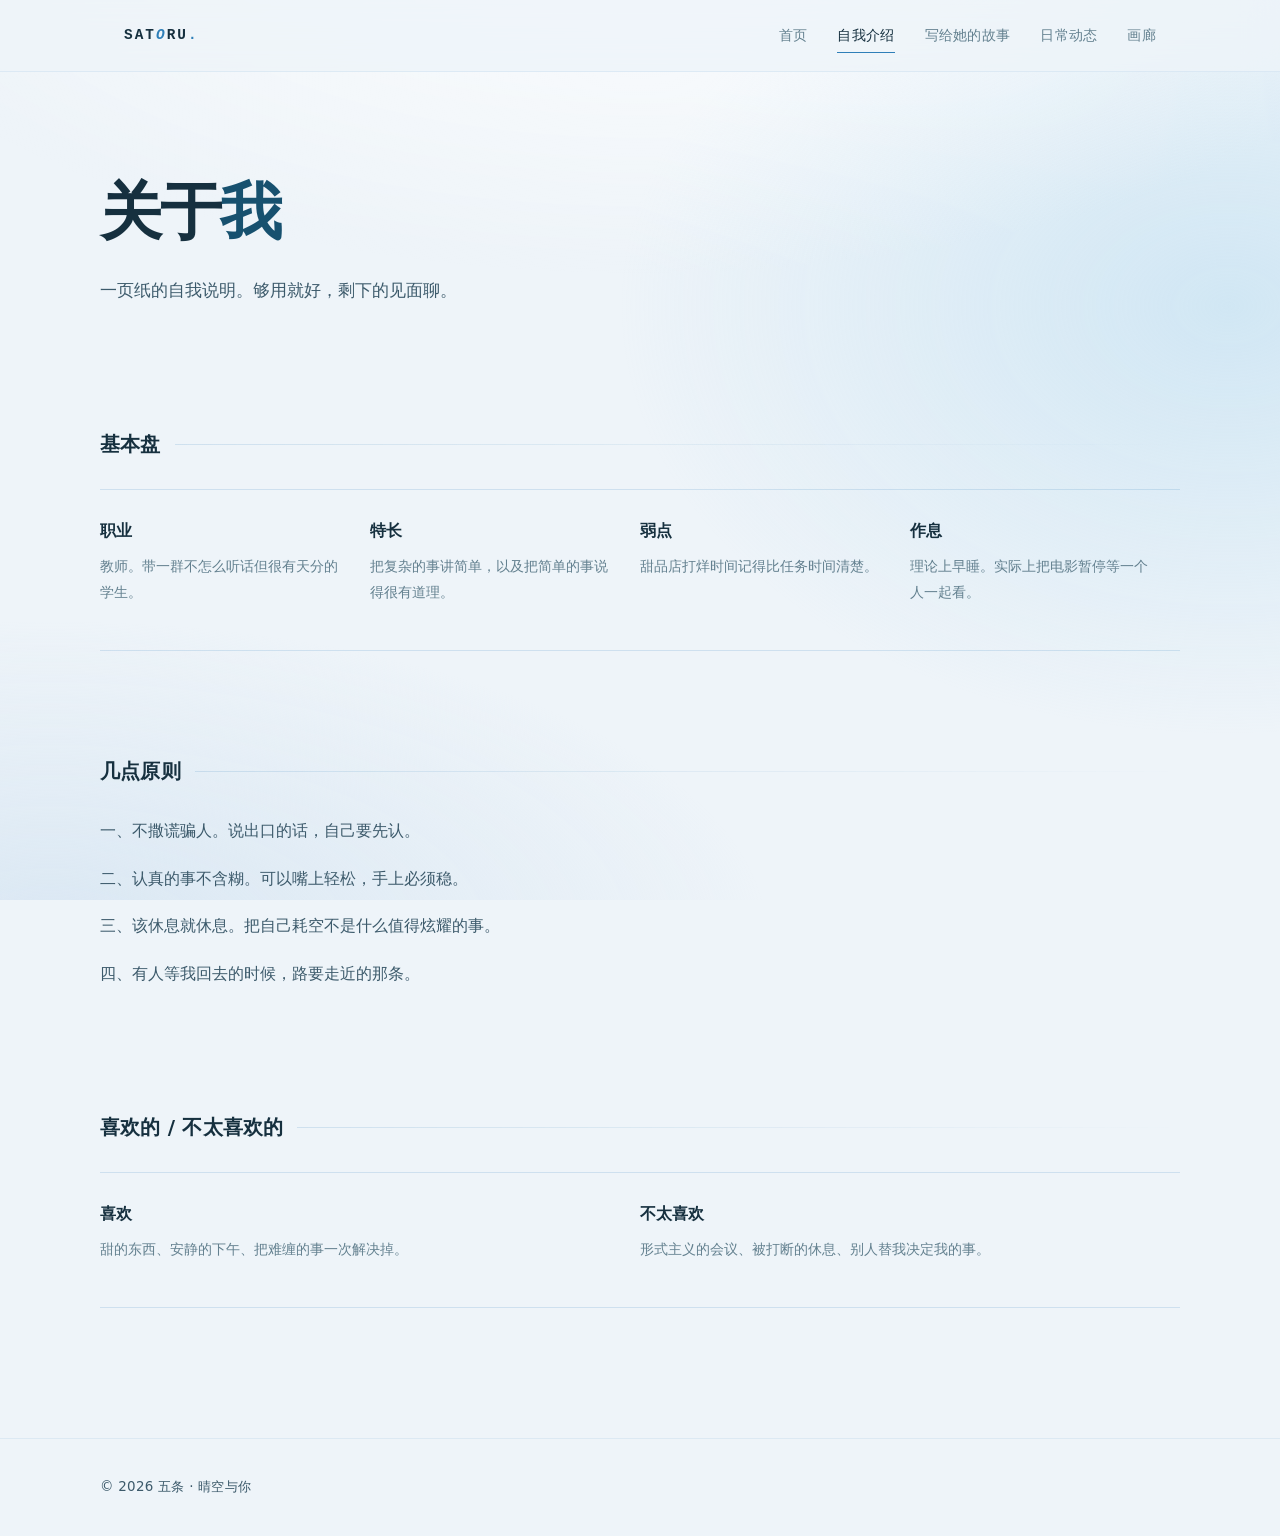
==== commit c5c77a64: "清理成品文案：移除“示例内容/本地预览版/占位图”等过期占位说明（Issue #1 成品文案清理项）" ====
--- a/about.html
+++ b/about.html
@@ -84,7 +84,7 @@
 </main>
 
 <footer>
-  <p>© <span id="year"></span> 五条 · 本地预览版 · 黑白与冰蓝</p>
+  <p>© <span id="year"></span> 五条 · 晴空与你</p>
 </footer>
 
 <script src="js/main.js"></script>
--- a/css/style.css
+++ b/css/style.css
@@ -179,6 +179,11 @@
   flex-wrap: wrap;
 }
 
+/* 折叠按钮默认隐藏；只有脚本跑起来时才在窄屏出现 */
+.nav-toggle {
+  display: none;
+}
+
 /* ---------- 布局 ---------- */
 main {
   position: relative;
@@ -681,11 +686,14 @@
     width: auto;
     margin-right: auto;
   }
-  .nav-toggle {
+  /* 折叠菜单只在菜单事件确认绑定成功后才启用：.nav-ready 由 main.js
+     在 toggle/links 监听绑定完成之后添加。没有 .nav-ready 时（脚本被禁用、
+     加载失败、或绑定前抛异常），链接保持可见可用，不做任何折叠。 */
+  .nav-ready .nav-toggle {
     display: block;
     margin-left: 0;
   }
-  .nav-links {
+  .nav-ready .nav-links {
     display: none;
     width: 100%;
     flex: 1 0 100%;
@@ -696,8 +704,19 @@
     padding-top: 12px;
     border-top: 1px solid var(--seam-soft);
   }
-  .nav-links.open {
+  .nav-ready .nav-links.open {
     display: flex;
+  }
+  /* 无 JS 时的降级排布：纵向、整行可点，不做折叠 */
+  .nav-links {
+    width: 100%;
+    flex: 1 0 100%;
+    flex-direction: column;
+    align-items: stretch;
+    gap: 2px;
+    margin-top: 12px;
+    padding-top: 12px;
+    border-top: 1px solid var(--seam-soft);
   }
   .nav-links a {
     padding: 12px 2px;
@@ -745,30 +764,40 @@
   }
 }
 
-/* 尊重减少动效偏好 */
-@media (prefers-reduced-motion: reduce) {
-  html {
-    scroll-behavior: auto;
-  }
-  .btn, .art, .story::before, .card::before, nav a::after {
-    transition: none;
-  }
-  .reveal {
-    opacity: 1;
-    transform: none;
-    transition: none;
-  }
-}
-
-/* ---------- 入场：唯一一次编排过的动效 ---------- */
+/* ---------- 入场：渐进增强，不是可见性开关 ----------
+   基础规则让内容始终可见；只有当根元素带 .js（说明脚本真的跑起来了）
+   时，才把内容先藏起来做入场动画。脚本失败、被拦截、或环境不支持时，
+   正文照常可读。 */
 .reveal {
+  opacity: 1;
+  transform: none;
+}
+
+.js .reveal {
   opacity: 0;
   transform: translateY(18px);
   transition: opacity 0.9s cubic-bezier(0.22, 0.61, 0.36, 1),
     transform 0.9s cubic-bezier(0.22, 0.61, 0.36, 1);
 }
 
-.reveal.in {
+.js .reveal.in {
   opacity: 1;
   transform: none;
 }
+
+/* 尊重减少动效偏好：放在最后，确保覆盖上面的入场规则 */
+@media (prefers-reduced-motion: reduce) {
+  html {
+    scroll-behavior: auto;
+  }
+  .btn, .art, .story::before, .card::before, nav a::after {
+    transition: none;
+  }
+  /* 关键：减少动效时直接显示，不依赖 .in */
+  .reveal,
+  .js .reveal {
+    opacity: 1;
+    transform: none;
+    transition: none;
+  }
+}
